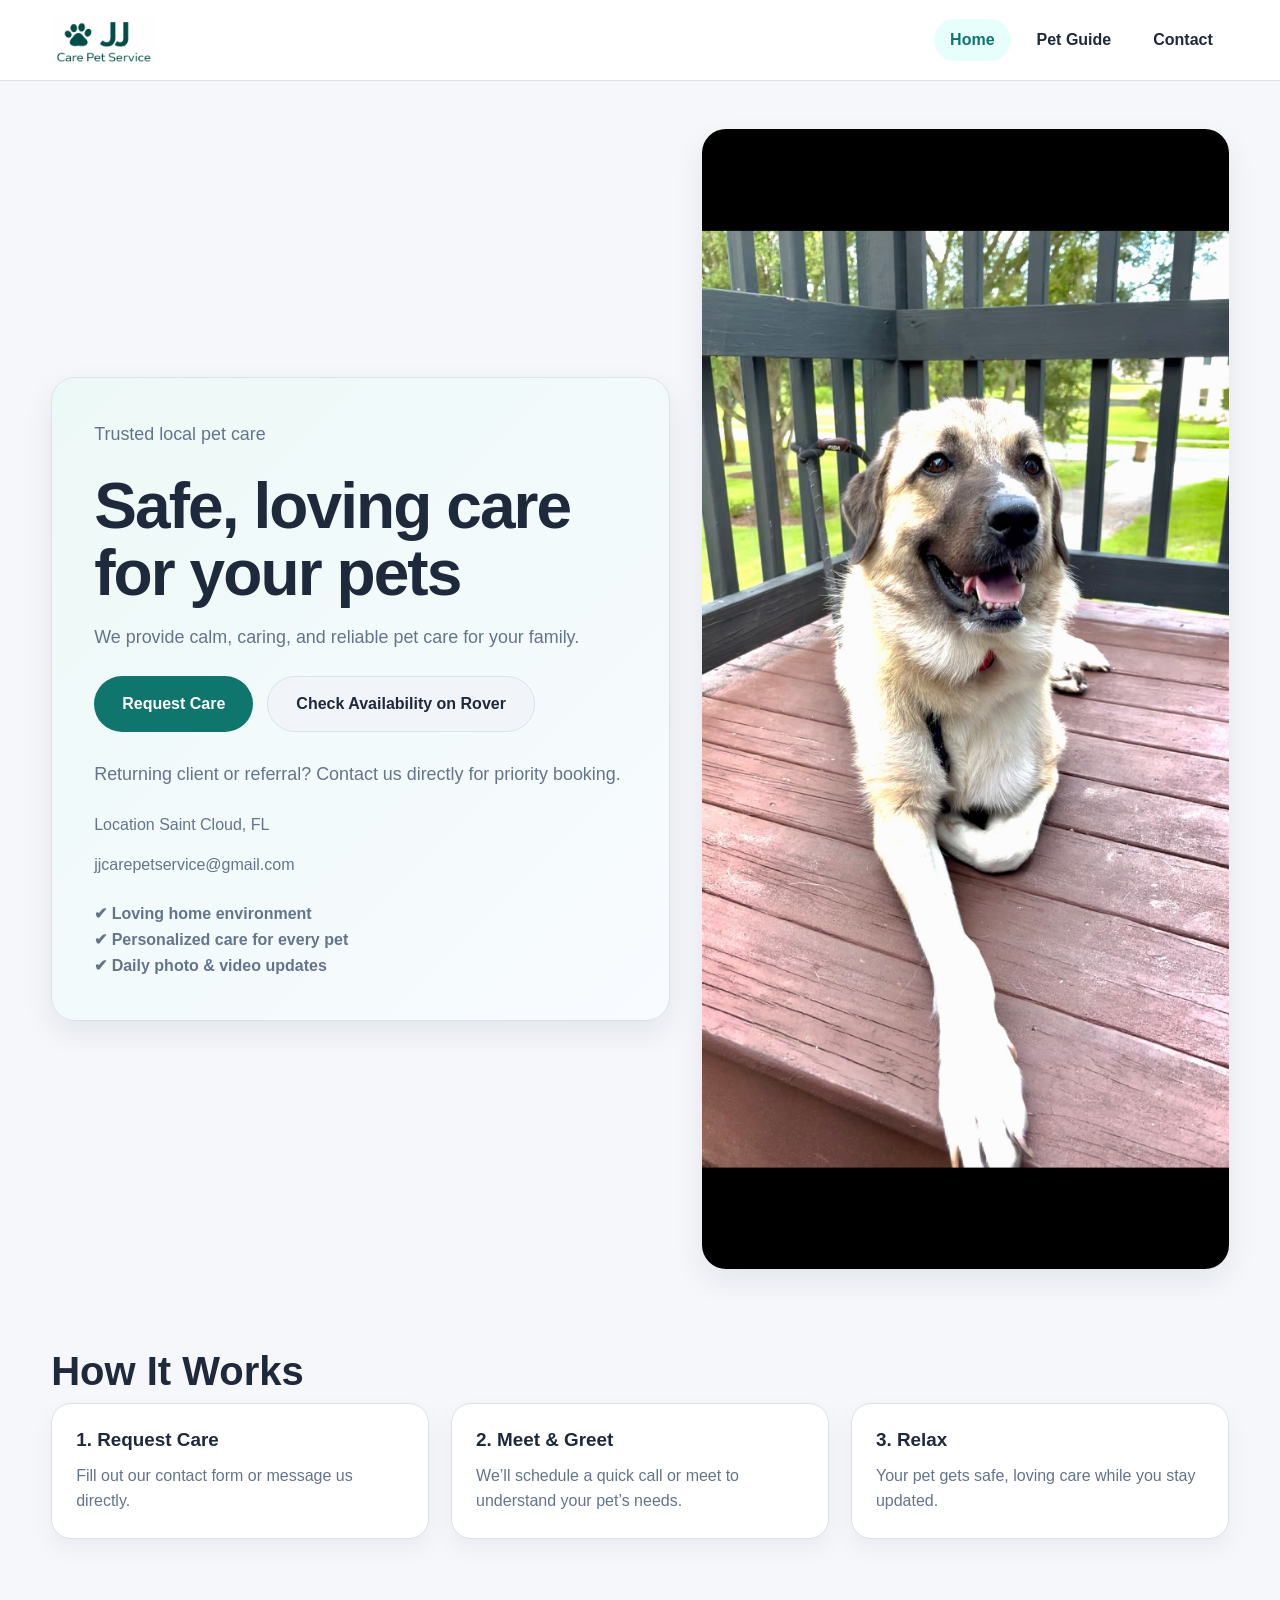
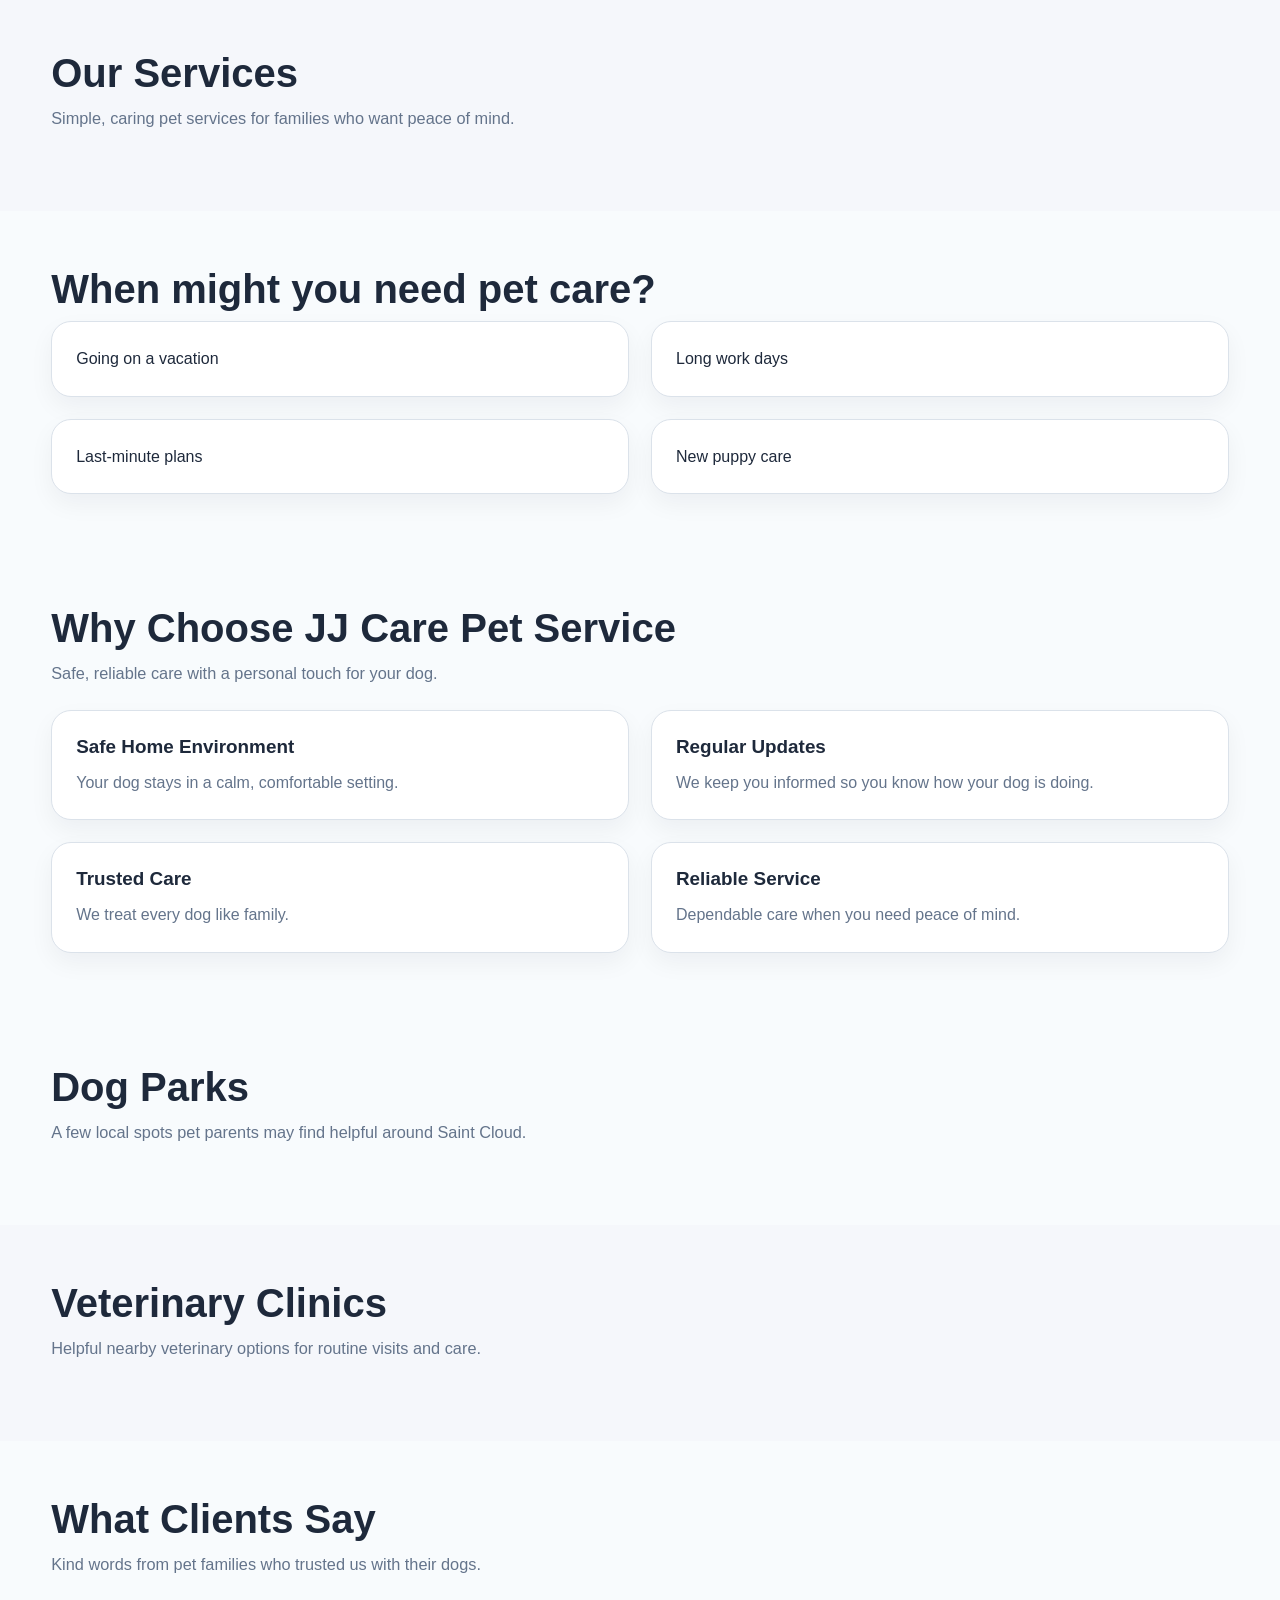
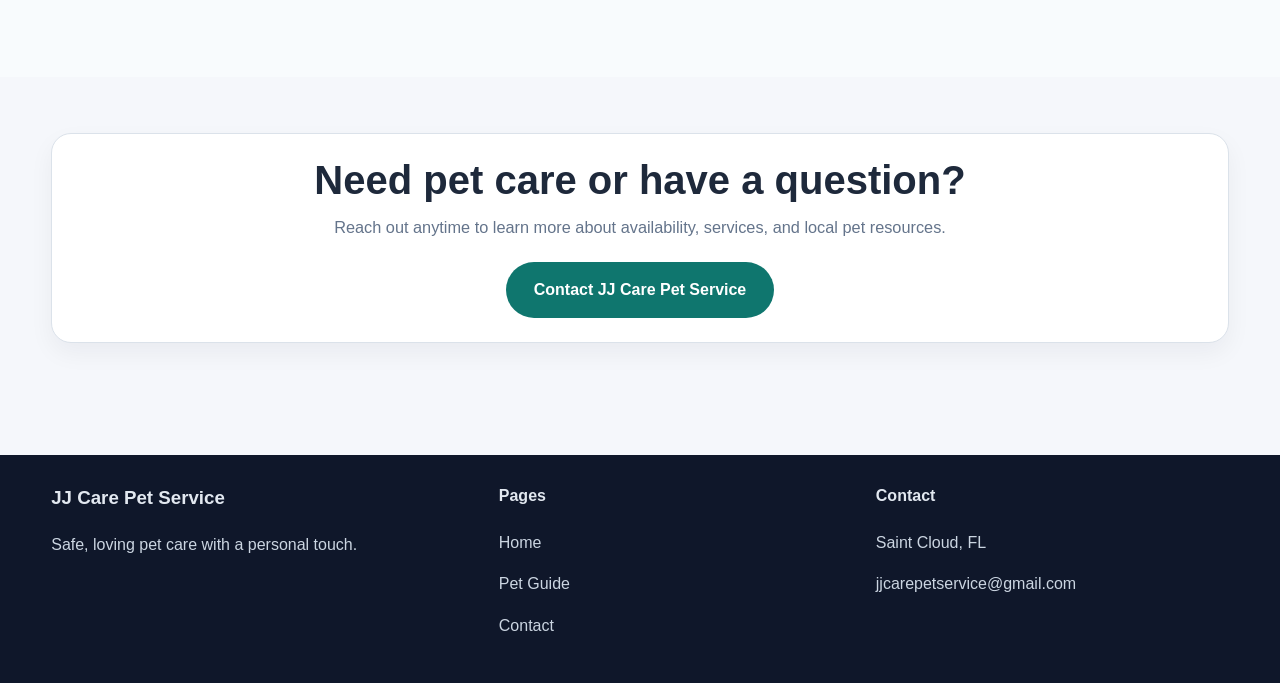
==== index.html @ e3c62fa2 "Move site files to root for GitHub Pages" ====
<!DOCTYPE html>
<html lang="en">
<head>
  <meta charset="UTF-8" />
  <meta name="viewport" content="width=device-width, initial-scale=1.0" />
  <title>JJ Care Pet Service</title>
  <meta
    name="description"
    content="JJ Care Pet Service offers safe, loving pet care in Saint Cloud, Florida, along with helpful local pet resources."
  />
  <link rel="stylesheet" href="styles.css" />
</head>
<body>

  <header class="site-header">
    <div class="container header-inner">
      <div class="logo">
  <img src="Logo.png" alt="JJ Care Pet Service Logo" />
</div>

      <nav class="nav">
        <a href="index.html" class="active">Home</a>
        <a href="pet-guide.html">Pet Guide</a>
        <a href="contact.html">Contact</a>
      </nav>
    </div>
  </header>

  <main>
    <section class="hero">
      <div class="container hero-grid">
        <div class="hero-card">
          <p class="badge">Trusted local pet care</p>

          <h2 id="tagline">Safe, loving care for your pets</h2>

          <p id="hero-description">
            We provide calm, caring, and reliable pet care for your family.
          </p>

          <div class="hero-buttons">
            <a class="btn btn-primary" href="booking.html">
                 Request Care
            </a>
            <a class="btn btn-secondary" href="https://www.rover.com/sit/jani66614" target="_blank" rel="noopener">
                 Check Availability on Rover
            </a>
      </div>
          <p>Returning client or referral? Contact us directly for priority booking.</p>

          <div class="hero-details">
            <p id="location">Location Saint Cloud, FL</p>
            <p><a href="mailto:jjcarepetservice@gmail.com" id="email">jjcarepetservice@gmail.com</a></p>
            <p style="margin-top: 10px; font-weight: 600;">
              ✔ Loving home environment<br>
              ✔ Personalized care for every pet<br>
              ✔ Daily photo &amp; video updates
            </p>
          </div>
        </div>

        <div class="hero-image">
          <img
            src="IMG_8271.jpg"
            alt="Happy dog enjoying safe pet care"
          />
        </div>
    </section>

    <section class="section">
      <div class="container">
        <h2>How It Works</h2>
        <div class="card-grid" id="how-it-works-grid">
          <div class="card">
            <h3>1. Request Care</h3>
            <p>Fill out our contact form or message us directly.</p>
          </div>
          <div class="card">
            <h3>2. Meet &amp; Greet</h3>
            <p>We&rsquo;ll schedule a quick call or meet to understand your pet&rsquo;s needs.</p>
          </div>
          <div class="card">
            <h3>3. Relax</h3>
            <p>Your pet gets safe, loving care while you stay updated.</p>
          </div>
        </div>
      </div>
    </section>

    <section class="section">
      <div class="container">
        <h2>Our Services</h2>
        <p class="section-intro">
          Simple, caring pet services for families who want peace of mind.
        </p>

        <div id="services-list"></div>
      </div>
    </section>

    </section>
    
<section class="section light">
  <div class="container">
    <h2>When might you need pet care?</h2>

    <div class="card-grid">
      <div class="card">Going on a vacation</div>
      <div class="card">Long work days</div>
      <div class="card">Last-minute plans</div>
      <div class="card">New puppy care</div>
    </div>
  </div>
</section>

    <section class="section light">
  <div class="container">
    <h2>Why Choose JJ Care Pet Service</h2>
    <p class="section-intro">
      Safe, reliable care with a personal touch for your dog.
    </p>

    <div class="card-grid">
      <div class="card">
        <h3>Safe Home Environment</h3>
        <p>Your dog stays in a calm, comfortable setting.</p>
      </div>

      <div class="card">
        <h3>Regular Updates</h3>
        <p>We keep you informed so you know how your dog is doing.</p>
      </div>

      <div class="card">
        <h3>Trusted Care</h3>
        <p>We treat every dog like family.</p>
      </div>

      <div class="card">
        <h3>Reliable Service</h3>
        <p>Dependable care when you need peace of mind.</p>
      </div>
    </div>
  </div>
</section>

    <section class="section light">
      <div class="container">
        <h2>Dog Parks</h2>
        <p class="section-intro">
          A few local spots pet parents may find helpful around Saint Cloud.
        </p>

        <div id="dog-parks-list"></div>
      </div>
    </section>

    <section class="section">
      <div class="container">
        <h2>Veterinary Clinics</h2>
        <p class="section-intro">
          Helpful nearby veterinary options for routine visits and care.
        </p>

        <div id="vets-list"></div>
      </div>
    </section>

    <section class="section light">
      <div class="container">
        <h2>What Clients Say</h2>
        <p class="section-intro">
          Kind words from pet families who trusted us with their dogs.
        </p>

        <div id="testimonials-list" class="testimonial-scroll"></div>
      </div>
    </section>

    <section class="section">
      <div class="container">
        <div class="card center">
          <h2 style="margin-bottom: 12px;">Need pet care or have a question?</h2>
          <p class="section-intro" style="margin: 0 auto 22px;">
            Reach out anytime to learn more about availability, services, and local pet resources.
          </p>
          <a class="btn btn-primary" href="contact.html">Contact JJ Care Pet Service</a>
        </div>
      </div>
    </section>
  </main>

  <footer class="site-footer">
    <div class="container footer-inner">
      <div>
        <h3 id="footer-business-name">JJ Care Pet Service</h3>
        <p>Safe, loving pet care with a personal touch.</p>
      </div>

      <div>
        <h4>Pages</h4>
        <p><a href="index.html">Home</a></p>
        <p><a href="pet-guide.html">Pet Guide</a></p>
        <p><a href="contact.html">Contact</a></p>
      </div>

      <div>
  <h4>Contact</h4>
  <p id="footer-location">Saint Cloud, FL</p>
  <p><a id="footer-email" href="mailto:jjcarepetservice@gmail.com">jjcarepetservice@gmail.com</a></p>
</div>
    </div>
  </footer>

  <script src="script.js"></script>
</body>
</html>
---- styles.css ----
:root {
  --bg: #f5f7fb;
  --surface: #ffffff;
  --surface-soft: #f1f5f9;
  --text: #1e293b;
  --muted: #64748b;
  --primary: #0f766e;
  --primary-dark: #115e59;
  --border: #dbe2ea;
  --shadow: 0 12px 30px rgba(15, 23, 42, 0.08);
  --radius: 24px;
  --radius-sm: 14px;
  --max-width: 1180px;
}

* {
  box-sizing: border-box;
}

html {
  scroll-behavior: smooth;
}

body {
  margin: 0;
  font-family: Arial, Helvetica, sans-serif;
  background: var(--bg);
  color: var(--text);
  line-height: 1.6;
}

img {
  max-width: 100%;
  display: block;
}

a {
  color: inherit;
  text-decoration: none;
}

.container {
  width: min(92%, var(--max-width));
  margin: 0 auto;
}

/* Header */
.site-header {
  background: rgba(255, 255, 255, 0.95);
  border-bottom: 1px solid var(--border);
  position: sticky;
  top: 0;
  z-index: 1000;
  backdrop-filter: blur(10px);
}

.header-inner {
  min-height: 80px;
  display: flex;
  align-items: center;
  justify-content: space-between;
  gap: 20px;
}

.site-header h2,
.site-header h1 {
  margin: 0;
  font-size: clamp(1.6rem, 3vw, 2.1rem);
  line-height: 1.1;
}

.nav {
  display: flex;
  align-items: center;
  gap: 10px;
  flex-wrap: wrap;
}

.nav a {
  display: inline-flex;
  align-items: center;
  justify-content: center;
  min-height: 42px;
  padding: 0 16px;
  border-radius: 999px;
  font-size: 1rem;
  font-weight: 600;
  color: var(--text);
  position: relative;
  transition: background 0.25s ease, color 0.25s ease, transform 0.2s ease;
}

.nav a::after {
  display: none;
}

.nav a.active {
  background: #e6fffb;
  color: var(--primary);
}

/* Buttons */
.btn {
  display: inline-flex;
  align-items: center;
  justify-content: center;
  min-height: 56px;
  padding: 0 28px;
  border-radius: 999px;
  font-weight: 700;
  font-size: 1rem;
  transition: 0.25s ease;
  border: none;
  cursor: pointer;
}

.btn-primary {
  background: var(--primary);
  color: #fff;
}

.btn-primary:hover {
  background: var(--primary-dark);
  transform: translateY(-1px);
}

.btn-secondary {
  background: var(--surface-soft);
  color: var(--text);
  border: 1px solid var(--border);
}

.btn-secondary:hover {
  background: #e8eef5;
}

/* Hero */
.hero {
  padding: 48px 0 24px;
}

.hero-grid {
  display: grid;
  grid-template-columns: 1.08fr 0.92fr;
  gap: 32px;
  align-items: center;
}

.hero-card {
  background: linear-gradient(135deg, #edf9f7, #f8fbff);
  border: 1px solid var(--border);
  border-radius: var(--radius);
  padding: 42px;
  box-shadow: var(--shadow);
}

.hero-card h2 {
  margin: 0 0 16px;
  font-size: clamp(2.4rem, 5vw, 4.2rem);
  line-height: 1.05;
  letter-spacing: -0.03em;
}

.hero-card p {
  margin: 0 0 24px;
  color: var(--muted);
  font-size: 1.12rem;
  max-width: 620px;
}

.hero-buttons {
  display: flex;
  flex-wrap: wrap;
  gap: 14px;
  margin-bottom: 28px;
}

.hero-details {
  display: grid;
  gap: 14px;
  margin-top: 10px;
}

.hero-details p,
.hero-details div,
.hero-card .info-line {
  margin: 0;
  color: var(--muted);
  font-size: 1rem;
}

.hero-image {
  border-radius: var(--radius);
  overflow: hidden;
  min-height: 520px;
  box-shadow: var(--shadow);
  background: var(--surface);
}

.hero-image img {
  width: 100%;
  height: 100%;
  object-fit: cover;
  object-position: center top;
}

/* Sections */
.section {
  padding: 56px 0;
}

.section h2 {
  margin: 0 0 10px;
  font-size: clamp(1.9rem, 4vw, 2.5rem);
  line-height: 1.1;
}

.section p.lead,
.section-intro {
  margin: 0 0 24px;
  color: var(--muted);
  max-width: 760px;
  font-size: 1.02rem;
}

/* Cards / grids */
.card-grid,
#services-list,
#products-list {
  display: grid;
  grid-template-columns: repeat(2, 1fr);
  gap: 22px;
}

.card,
.service-card,
.product-card,
.testimonial,
.guide-item {
  background: var(--surface);
  border: 1px solid var(--border);
  border-radius: 20px;
  padding: 24px;
  box-shadow: 0 10px 24px rgba(15, 23, 42, 0.05);
}

.card h3,
.service-card h3,
.product-card h3,
.guide-item h3 {
  margin: 0 0 10px;
  font-size: 1.18rem;
  line-height: 1.3;
}

.card p,
.service-card p,
.product-card p,
.guide-item p {
  margin: 0;
  color: var(--muted);
}

.service-price,
.product-price {
  display: inline-block;
  margin-top: 16px;
  padding: 8px 12px;
  border-radius: 999px;
  background: #e6fffb;
  color: var(--primary);
  font-weight: 700;
  font-size: 0.95rem;
}

/* Guide sections */
#dog-parks-list,
#vets-list {
  display: grid;
  gap: 18px;
}

.guide-item-top {
  display: flex;
  align-items: flex-start;
  justify-content: space-between;
  gap: 14px;
  margin-bottom: 10px;
}

.guide-tag {
  background: #fef3c7;
  color: #92400e;
  font-size: 0.82rem;
  font-weight: 700;
  padding: 7px 11px;
  border-radius: 999px;
  white-space: nowrap;
}

/* Testimonials */
.testimonial-grid {
  display: grid;
  grid-template-columns: repeat(2, 1fr);
  gap: 22px;
}

.testimonial p {
  margin: 0 0 16px;
  color: var(--text);
  font-size: 1rem;
}

.testimonial h4 {
  margin: 0;
  font-size: 1rem;
}

.testimonial span {
  color: var(--muted);
  font-size: 0.92rem;
}

/* Contact */
.contact-grid {
  display: grid;
  grid-template-columns: 1fr 1fr;
  gap: 24px;
}

.contact-card,
.contact-form {
  background: var(--surface);
  border: 1px solid var(--border);
  border-radius: 20px;
  padding: 24px;
  box-shadow: 0 10px 24px rgba(15, 23, 42, 0.05);
}

.contact-info {
  display: grid;
  gap: 14px;
  margin-top: 18px;
}

.contact-info div {
  padding: 14px 16px;
  background: var(--surface-soft);
  border-radius: 14px;
}

label {
  display: block;
  margin-bottom: 8px;
  font-weight: 700;
  font-size: 0.95rem;
}

input,
textarea,
select {
  width: 100%;
  padding: 13px 14px;
  border: 1px solid #cbd5e1;
  border-radius: 12px;
  font: inherit;
  background: #fff;
  color: var(--text);
}

input:focus,
textarea:focus,
select:focus {
  outline: 2px solid #99f6e4;
  border-color: var(--primary);
}

textarea {
  min-height: 130px;
  resize: vertical;
}

/* Footer */
.site-footer {
  background: #0f172a;
  color: #e2e8f0;
  margin-top: 56px;
}

.site-footer .container {
  padding: 28px 0;
}

.footer-inner,
.footer-grid {
  display: grid;
  grid-template-columns: 1.2fr 1fr 1fr;
  gap: 24px;
}

.site-footer h3,
.site-footer h4,
.site-footer p {
  margin-top: 0;
}

.site-footer p,
.site-footer a {
  color: #cbd5e1;
}

/* Helpers */
.center {
  text-align: center;
}

.top-space {
  margin-top: 24px;
}

.light {
  background: #f8fbfd;
}

/* Logo */
.logo {
  display: flex;
  align-items: center;
  flex: 0 0 auto;
}

.logo img {
  height: 52px !important;
  width: auto !important;
  max-width: 200px !important;
  object-fit: contain;
  display: block;
}

/* Responsive */
@media (max-width: 980px) {
  .hero-grid,
  .contact-grid,
  .footer-inner,
  .footer-grid,
  .testimonial-grid {
    grid-template-columns: 1fr;
  }

  .card-grid,
  #services-list,
  #products-list {
    grid-template-columns: repeat(2, 1fr);
  }

  .hero-image,
  .hero-image img {
    min-height: 260px;
  }
}

@media (max-width: 700px) {
  .header-inner {
    flex-direction: column;
    align-items: flex-start;
    justify-content: center;
    padding: 14px 0;
  }

  .site-header h1,
  .site-header h2 {
    white-space: normal;
  }

  .nav {
    width: 100%;
    gap: 10px;
  }

  .nav a {
    flex: 1 1 auto;
    min-width: fit-content;
  }

  .hero {
    padding-top: 28px;
  }

  .hero-card,
  .card,
  .service-card,
  .product-card,
  .guide-item,
  .testimonial,
  .contact-card,
  .contact-form {
    padding: 20px;
  }

  .hero-card h2 {
    font-size: 2.6rem;
  }

  .hero-buttons {
    flex-direction: column;
    align-items: stretch;
  }

  .btn {
    width: 100%;
  }

  .card-grid,
  #services-list,
  #products-list,
  .testimonial-grid {
    grid-template-columns: 1fr;
  }

  .guide-item-top {
    flex-direction: column;
    align-items: flex-start;
  }

  .hero-image {
    min-height: 220px;
    max-height: 260px;
    overflow: hidden;
  }

  .hero-image img {
    width: 100%;
    height: 260px;
    object-fit: cover;
    object-position: center 35%;
    display: block;
  }
}

/* Smooth click + animation */
a,
.btn {
  transition: all 0.25s ease;
}

.nav a:active,
.btn:active {
  transform: scale(0.96);
}

/* Page fade-in */
main {
  animation: fadeInPage 0.6s ease;
}

@keyframes fadeInPage {
  from {
    opacity: 0;
    transform: translateY(20px);
  }
  to {
    opacity: 1;
    transform: translateY(0);
  }
}

/* Horizontal swipe scroll for testimonials */
.testimonial-scroll {
  display: flex;
  gap: 16px;
  overflow-x: auto;
  padding: 10px 0;
  scroll-snap-type: x mandatory;
  scroll-behavior: smooth;
  -webkit-overflow-scrolling: touch;
}

.testimonial-scroll::-webkit-scrollbar {
  display: none;
}

.testimonial-scroll .testimonial {
  min-width: 85%;
  max-width: 85%;
  flex: 0 0 auto;
  scroll-snap-align: start;
}
/* How It Works layout */
#how-it-works-grid {
  grid-template-columns: repeat(3, 1fr);
}

.required {
  color: #dc2626;
}

@media (max-width: 700px) {
  #how-it-works-grid {
    grid-template-columns: 1fr;
  }
}
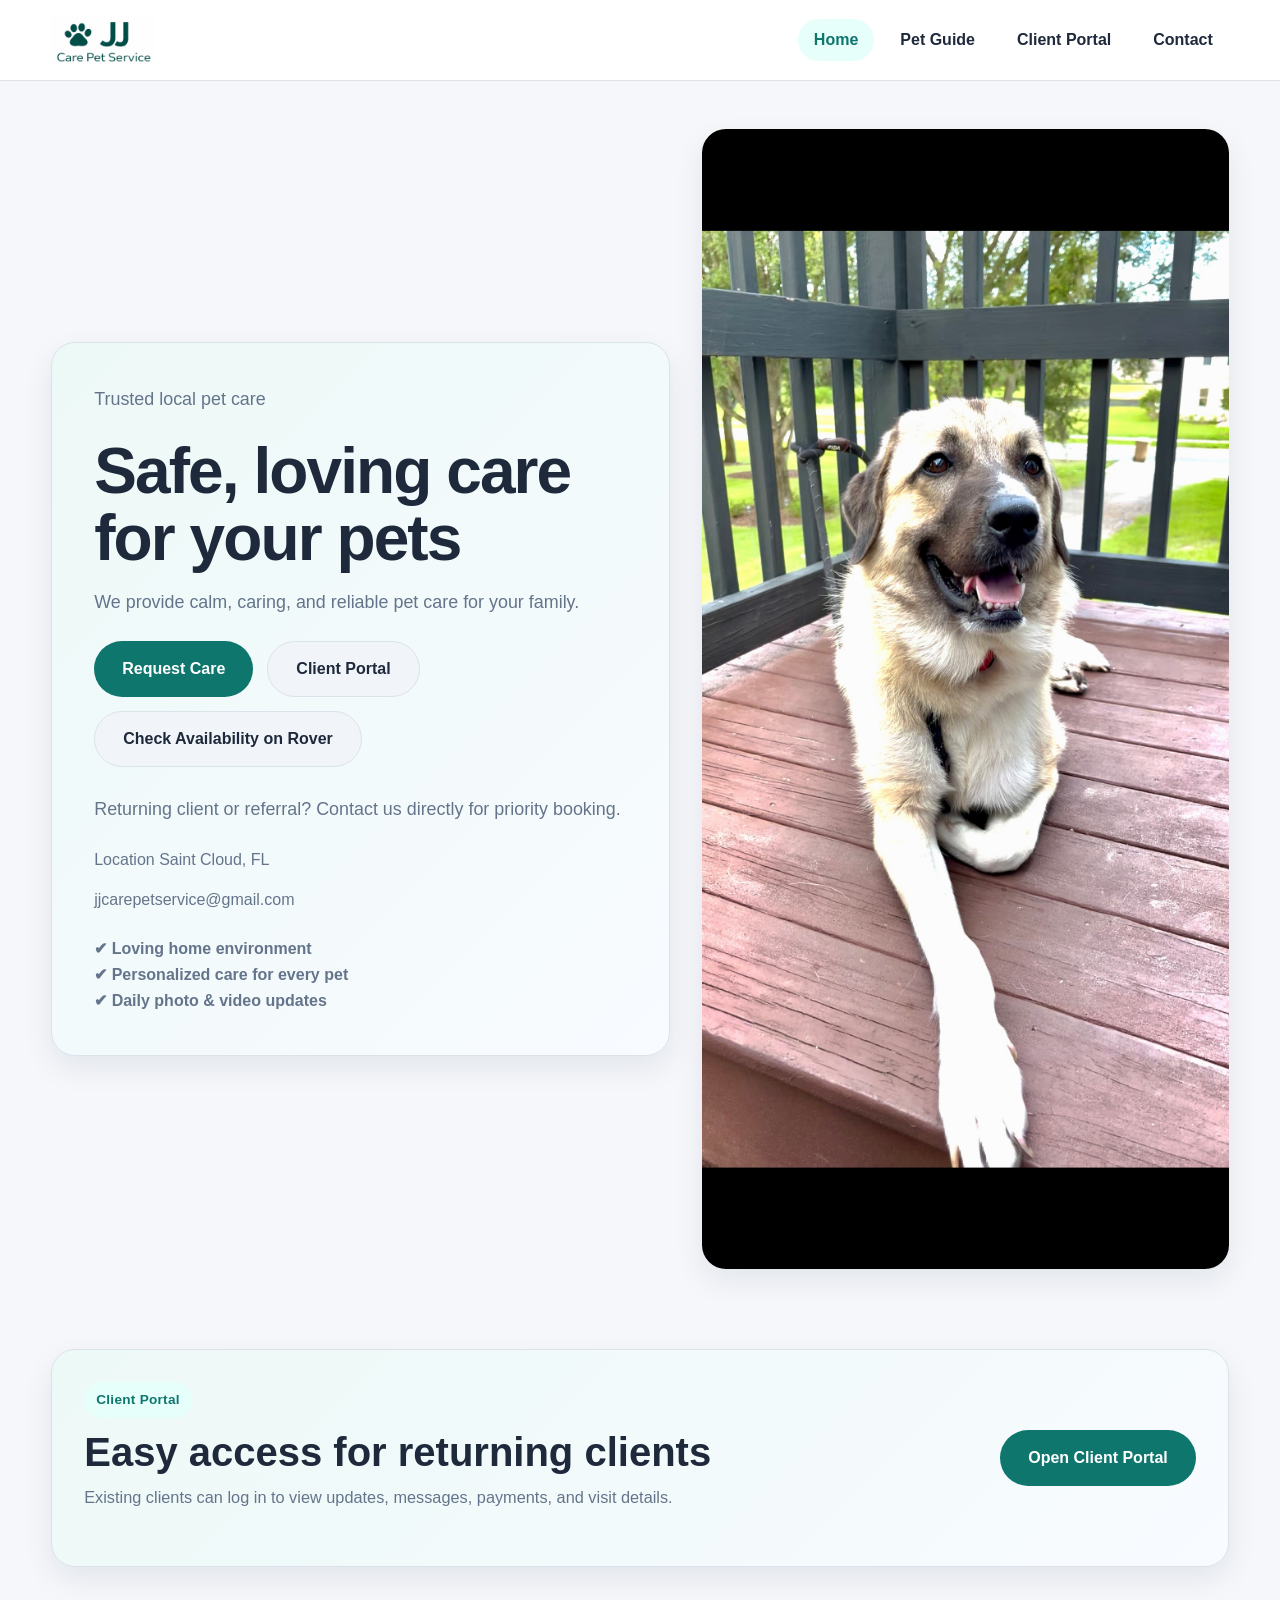
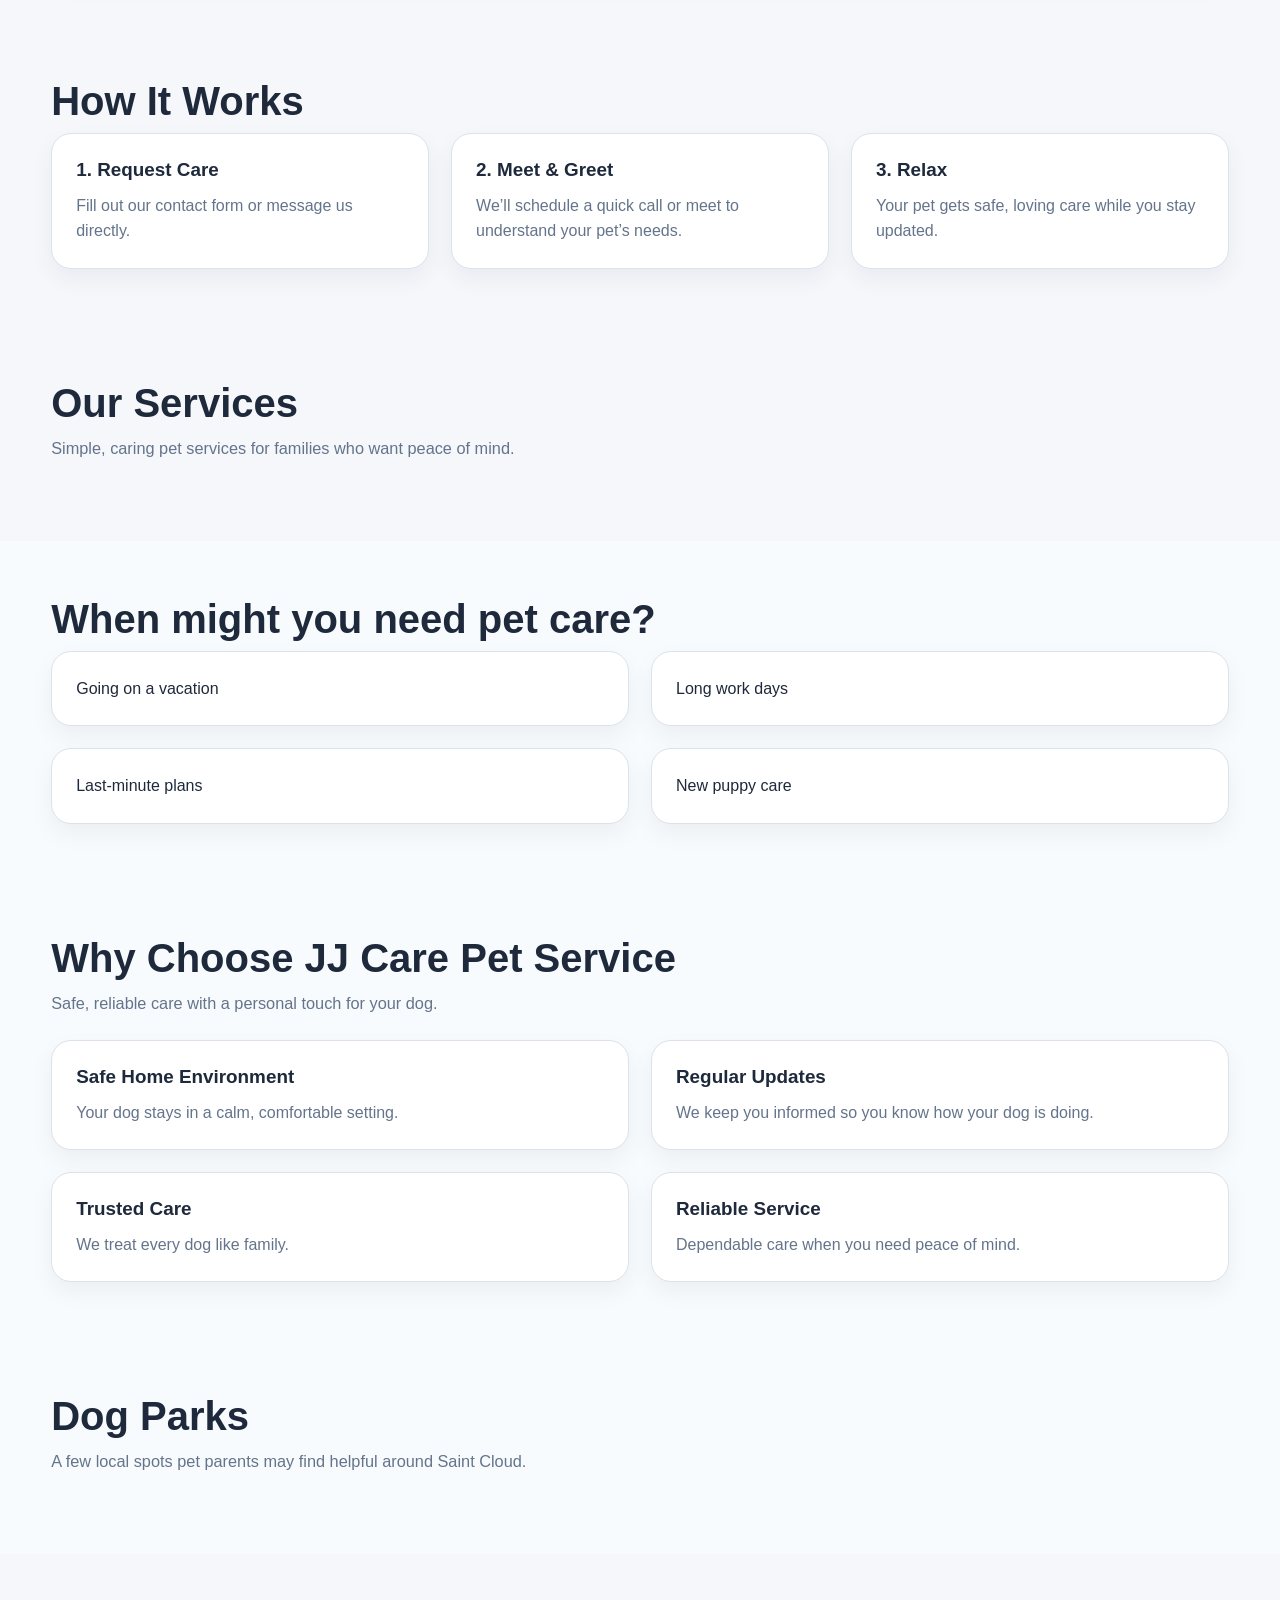
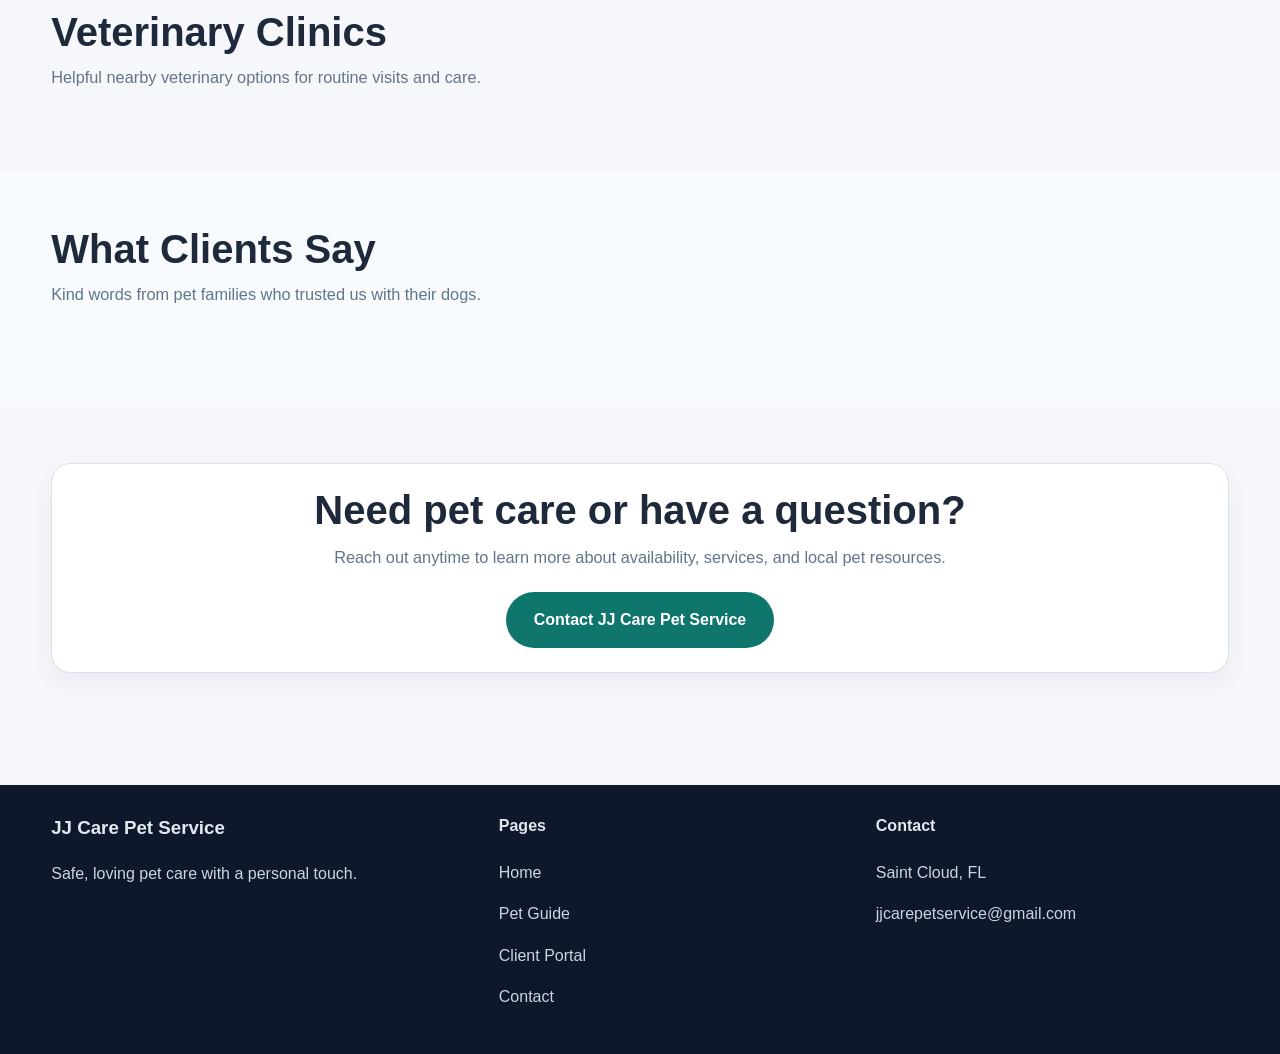
==== commit 92c81fa2: "Initial commit - JJ Care Portal" ====
--- a/index.html
+++ b/index.html
@@ -21,6 +21,7 @@
       <nav class="nav">
         <a href="index.html" class="active">Home</a>
         <a href="pet-guide.html">Pet Guide</a>
+        <a href="jjcare-client-portal/index.html">Client Portal</a>
         <a href="contact.html">Contact</a>
       </nav>
     </div>
@@ -41,6 +42,9 @@
           <div class="hero-buttons">
             <a class="btn btn-primary" href="booking.html">
                  Request Care
+            </a>
+            <a class="btn btn-secondary" href="jjcare-client-portal/index.html">
+                 Client Portal
             </a>
             <a class="btn btn-secondary" href="https://www.rover.com/sit/jani66614" target="_blank" rel="noopener">
                  Check Availability on Rover
@@ -69,6 +73,21 @@
 
     <section class="section">
       <div class="container">
+        <div class="portal-promo">
+          <div>
+            <p class="portal-promo-kicker">Client Portal</p>
+            <h2>Easy access for returning clients</h2>
+            <p class="section-intro portal-promo-copy">
+              Existing clients can log in to view updates, messages, payments, and visit details.
+            </p>
+          </div>
+          <a class="btn btn-primary" href="jjcare-client-portal/index.html">Open Client Portal</a>
+        </div>
+      </div>
+    </section>
+
+    <section class="section">
+      <div class="container">
         <h2>How It Works</h2>
         <div class="card-grid" id="how-it-works-grid">
           <div class="card">
@@ -201,6 +220,7 @@
         <h4>Pages</h4>
         <p><a href="index.html">Home</a></p>
         <p><a href="pet-guide.html">Pet Guide</a></p>
+        <p><a href="jjcare-client-portal/index.html">Client Portal</a></p>
         <p><a href="contact.html">Contact</a></p>
       </div>
 
--- a/styles.css
+++ b/styles.css
@@ -175,6 +175,39 @@
   margin-bottom: 28px;
 }
 
+.portal-promo {
+  display: flex;
+  align-items: center;
+  justify-content: space-between;
+  gap: 24px;
+  padding: 32px;
+  border: 1px solid var(--border);
+  border-radius: var(--radius);
+  background: linear-gradient(135deg, #edf9f7, #f8fbff);
+  box-shadow: var(--shadow);
+}
+
+.portal-promo h2 {
+  margin: 0 0 12px;
+}
+
+.portal-promo-copy {
+  margin-bottom: 0;
+}
+
+.portal-promo-kicker {
+  display: inline-flex;
+  align-items: center;
+  margin: 0 0 12px;
+  padding: 7px 12px;
+  border-radius: 999px;
+  background: #e6fffb;
+  color: var(--primary);
+  font-size: 0.85rem;
+  font-weight: 700;
+  letter-spacing: 0.02em;
+}
+
 .hero-details {
   display: grid;
   gap: 14px;
@@ -447,6 +480,11 @@
     grid-template-columns: 1fr;
   }
 
+  .portal-promo {
+    flex-direction: column;
+    align-items: flex-start;
+  }
+
   .card-grid,
   #services-list,
   #products-list {
